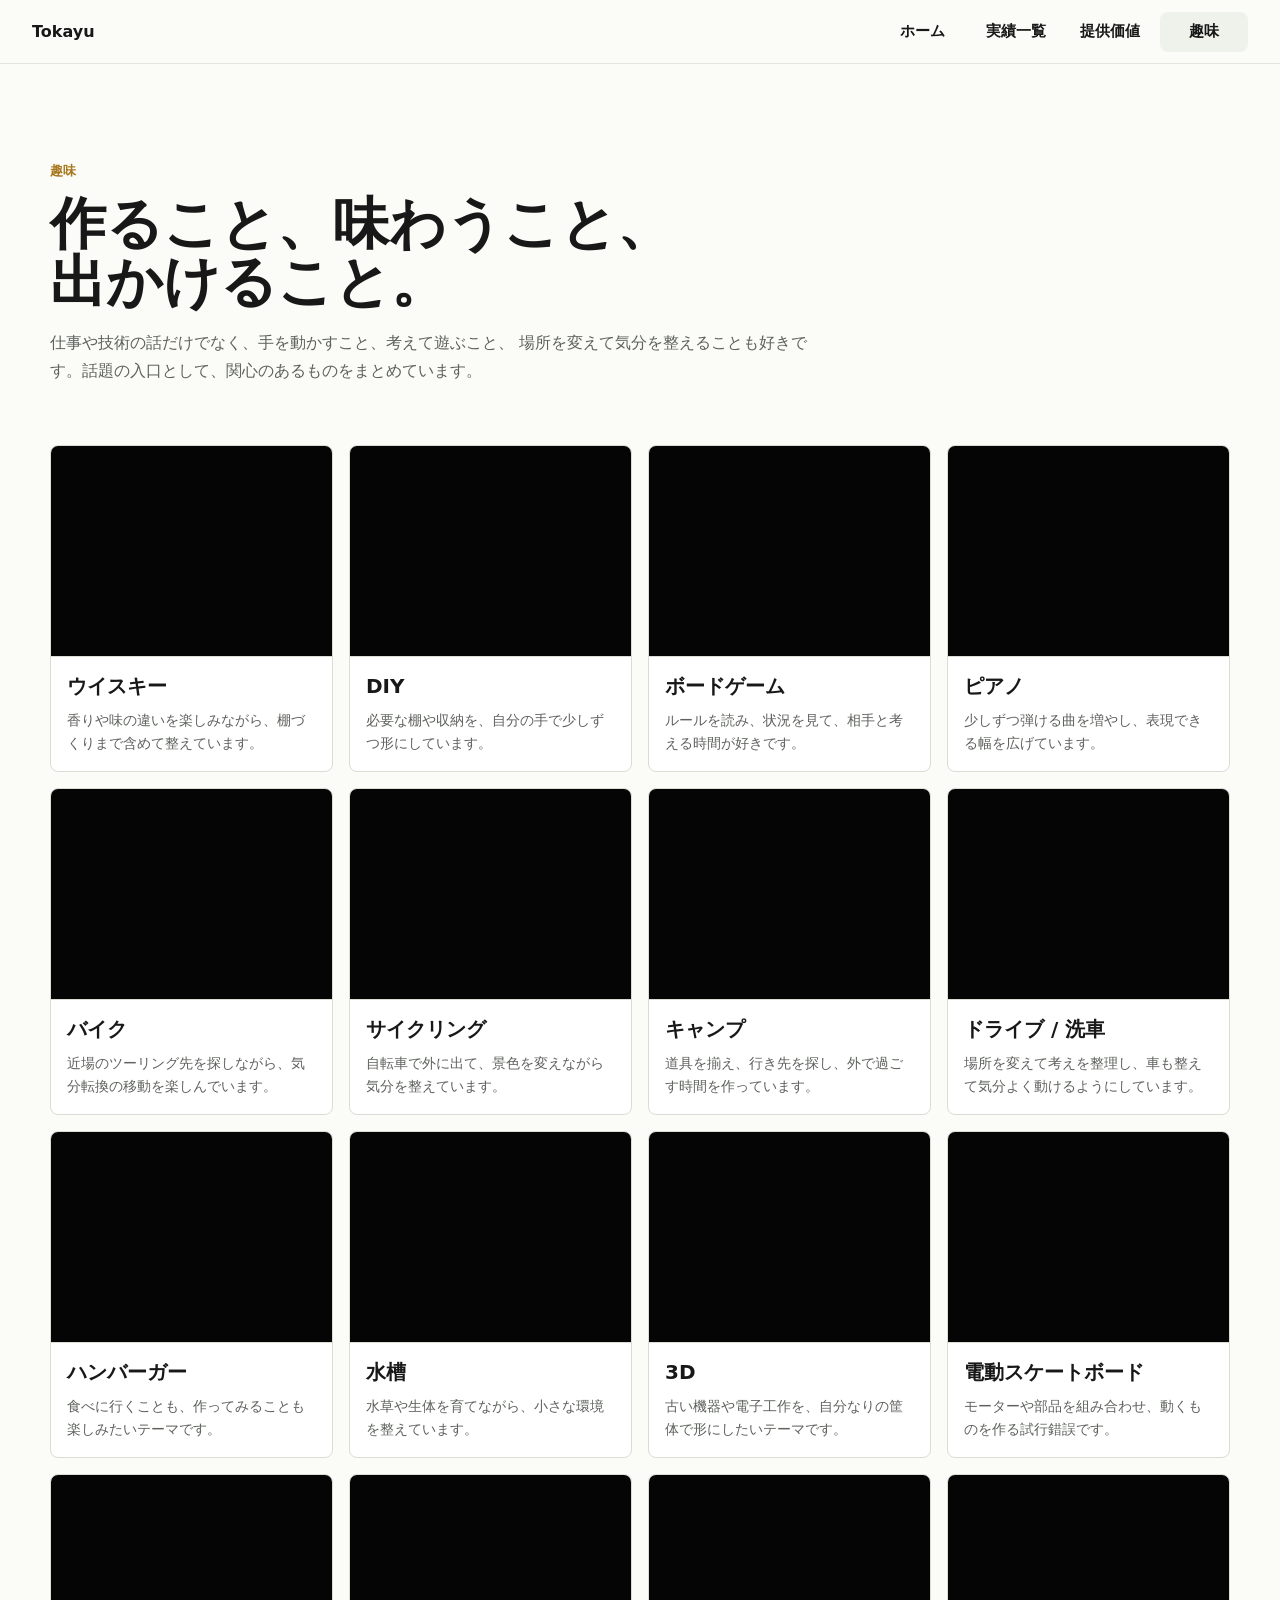
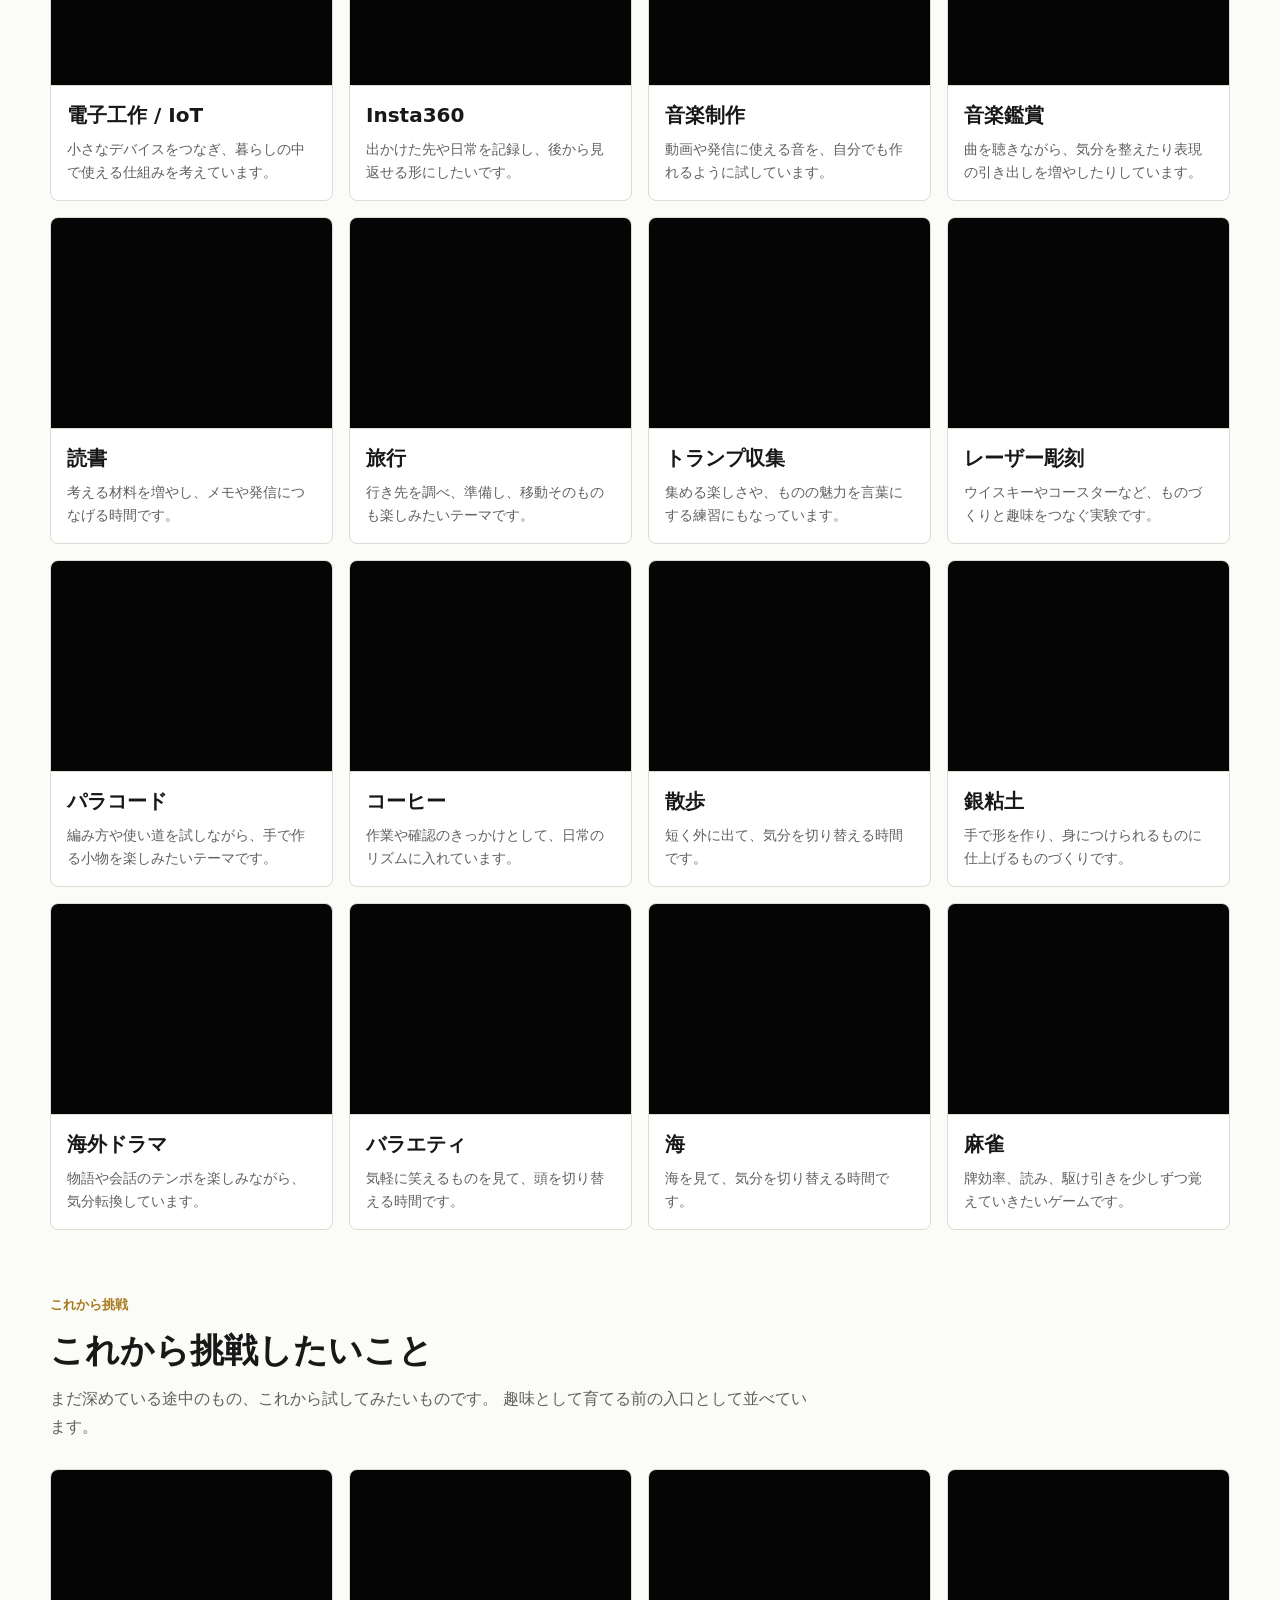
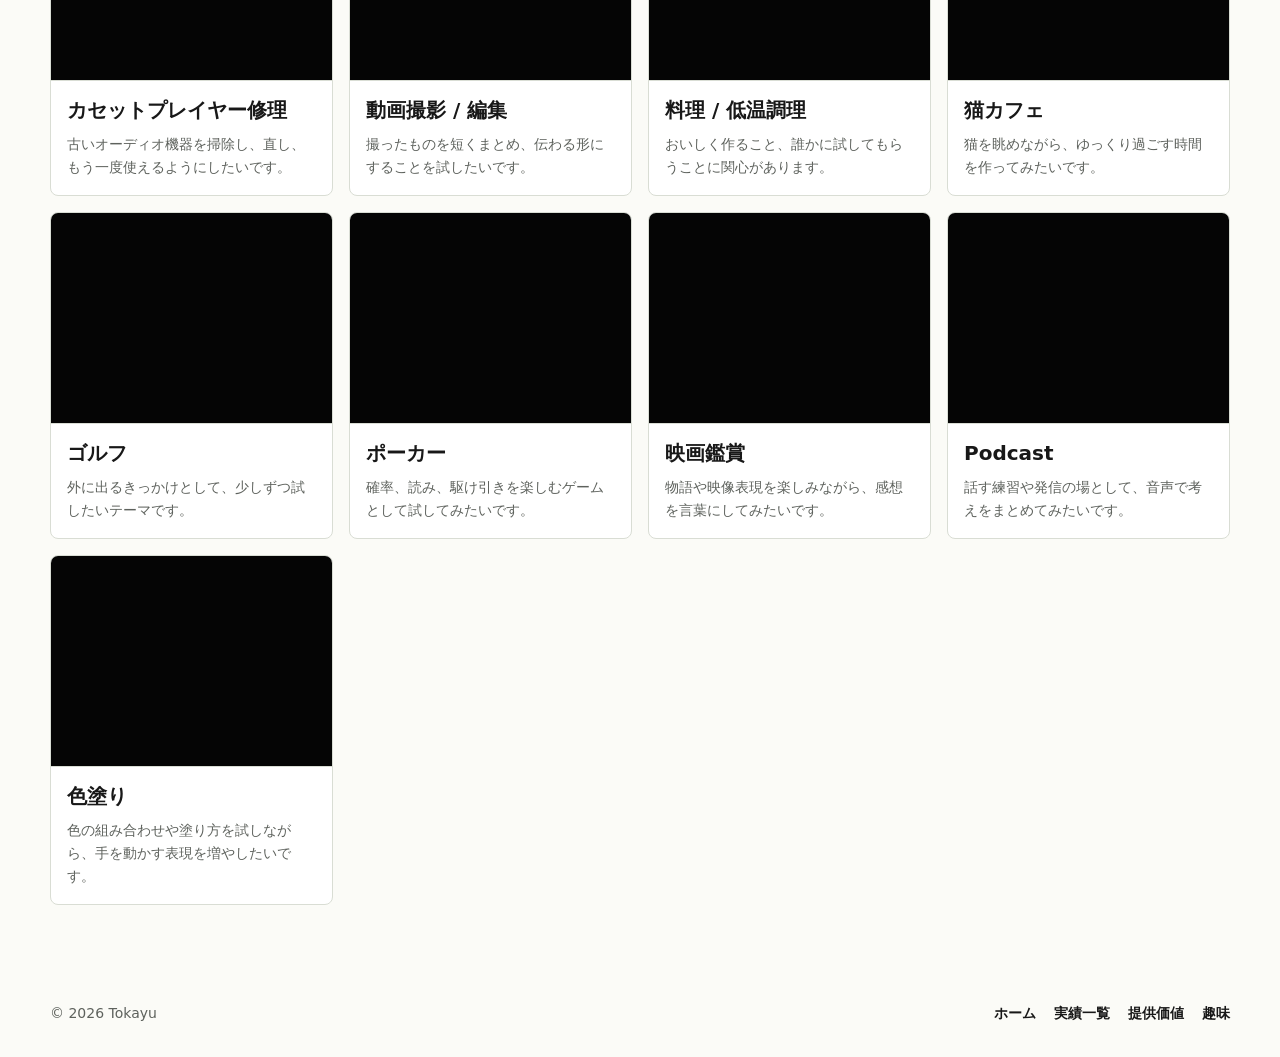
==== hobbies/index.html @ 2367f937 "Use clean URLs" ====
<!doctype html>
<html lang="ja">
  <head>
    <meta charset="utf-8">
    <meta name="viewport" content="width=device-width, initial-scale=1">
    <title>趣味 | Tokayu</title>
    <meta
      name="description"
      content="ウイスキー、DIY、ボードゲーム、ピアノ、バイク、サイクリング、音楽鑑賞、麻雀など、Tokayuの趣味と関心。"
    >
    <link rel="canonical" href="https://toyooka.me/hobbies/">
    <link rel="stylesheet" href="/styles.css">
  </head>
  <body>
    <header class="site-header">
      <a class="brand" href="/">Tokayu</a>
      <nav class="nav" aria-label="主要ナビゲーション">
        <a href="/">ホーム</a>
        <a href="/works/">実績一覧</a>
        <a href="/value/">提供価値</a>
        <a href="/hobbies/" aria-current="page">趣味</a>
      </nav>
    </header>

    <main>
      <section class="page-hero hobby-hero">
        <p class="eyebrow">趣味</p>
        <h1>作ること、味わうこと、<br>出かけること。</h1>
        <p>
          仕事や技術の話だけでなく、手を動かすこと、考えて遊ぶこと、
          場所を変えて気分を整えることも好きです。話題の入口として、関心のあるものをまとめています。
        </p>
      </section>

      <section class="section hobby-section">
        <div class="hobby-grid" data-hobbies></div>
      </section>

      <section class="section hobby-section hobby-challenge-section">
        <div class="section-heading compact">
          <p class="eyebrow">これから挑戦</p>
          <h2>これから挑戦したいこと</h2>
          <p>
            まだ深めている途中のもの、これから試してみたいものです。
            趣味として育てる前の入口として並べています。
          </p>
        </div>

        <div class="hobby-grid" data-hobby-challenges></div>
      </section>
    </main>

    <footer class="site-footer">
      <span>© 2026 Tokayu</span>
      <nav class="footer-nav" aria-label="フッターナビゲーション">
        <a href="/">ホーム</a>
        <a href="/works/">実績一覧</a>
        <a href="/value/">提供価値</a>
        <a href="/hobbies/" aria-current="page">趣味</a>
      </nav>
    </footer>
    <script src="/data.js"></script>
    <script src="/app.js"></script>
  </body>
</html>
---- styles.css ----
:root {
  color-scheme: light;
  --ink: #181818;
  --muted: #5e625d;
  --line: #d9ddd4;
  --paper: #fbfbf7;
  --soft: #eef2ea;
  --green: #285f52;
  --teal: #0d6b7a;
  --coral: #ba4d35;
  --gold: #a7781d;
  --white: #ffffff;
  --shadow: 0 18px 48px rgba(24, 24, 24, 0.12);
}

* {
  box-sizing: border-box;
}

html {
  scroll-behavior: smooth;
}

body {
  margin: 0;
  color: var(--ink);
  background: var(--paper);
  font-family:
    "Hiragino Kaku Gothic ProN",
    "Yu Gothic",
    "Noto Sans JP",
    system-ui,
    sans-serif;
  font-size: 16px;
  line-height: 1.75;
}

img {
  display: block;
  max-width: 100%;
}

a {
  color: inherit;
  text-decoration: none;
}

a:focus-visible,
button:focus-visible {
  outline: 3px solid rgba(13, 107, 122, 0.35);
  outline-offset: 4px;
}

.site-header {
  position: sticky;
  top: 0;
  z-index: 10;
  display: flex;
  align-items: center;
  justify-content: space-between;
  min-height: 64px;
  padding: 0 32px;
  border-bottom: 1px solid rgba(217, 221, 212, 0.72);
  background: rgba(251, 251, 247, 0.9);
  backdrop-filter: blur(16px);
}

.brand {
  font-weight: 800;
}

.nav {
  display: flex;
  flex-wrap: wrap;
  gap: 6px;
  align-items: center;
  justify-content: flex-end;
}

.nav a {
  min-width: 88px;
  min-height: 40px;
  display: inline-flex;
  align-items: center;
  justify-content: center;
  padding: 0 14px;
  border-radius: 8px;
  color: var(--ink);
  font-size: 15px;
  font-weight: 850;
}

.nav a:hover {
  color: var(--ink);
  background: var(--soft);
}

.nav a[aria-current="page"] {
  color: var(--ink);
  background: var(--soft);
}

.hero {
  min-height: 78vh;
  display: grid;
  align-items: end;
  padding: 112px 32px 80px;
  color: var(--white);
  background-image:
    linear-gradient(90deg, rgba(24, 24, 24, 0.94), rgba(24, 24, 24, 0.68) 48%, rgba(24, 24, 24, 0.36)),
    url("./assets/platform-overview.svg");
  background-size: cover;
  background-position: center;
  border-bottom: 1px solid var(--line);
}

.hero-inner {
  width: min(980px, 100%);
  text-shadow: 0 2px 18px rgba(0, 0, 0, 0.45);
}

.eyebrow {
  margin: 0 0 12px;
  color: var(--gold);
  font-size: 13px;
  font-weight: 800;
  text-transform: uppercase;
}

.hero .eyebrow {
  color: #f1c15b;
}

h1,
h2,
h3,
p {
  overflow-wrap: break-word;
}

h1 {
  margin: 0;
  max-width: 980px;
  font-size: 56px;
  line-height: 1.04;
  letter-spacing: 0;
}

h2 {
  margin: 0;
  font-size: 34px;
  line-height: 1.25;
  letter-spacing: 0;
}

h3 {
  margin: 0;
  font-size: 21px;
  line-height: 1.35;
  letter-spacing: 0;
}

.lead {
  max-width: 740px;
  margin: 24px 0 0;
  font-size: 20px;
  line-height: 1.8;
}

.hero-actions {
  display: flex;
  flex-wrap: wrap;
  gap: 12px;
  margin-top: 32px;
}

.button {
  min-width: 144px;
  min-height: 46px;
  display: inline-flex;
  align-items: center;
  justify-content: center;
  padding: 10px 18px;
  border: 1px solid transparent;
  border-radius: 8px;
  font-weight: 800;
}

.button.primary {
  color: var(--white);
  background: var(--coral);
}

.button.primary:hover {
  background: #9f3f2b;
}

.button.secondary {
  color: var(--white);
  border-color: rgba(255, 255, 255, 0.6);
  background: rgba(255, 255, 255, 0.08);
}

.button.secondary:hover {
  background: rgba(255, 255, 255, 0.18);
}

.button.tertiary {
  color: var(--green);
  border-color: var(--green);
  background: var(--white);
}

.button.tertiary:hover {
  color: var(--white);
  background: var(--green);
}

.section {
  width: min(1180px, calc(100% - 64px));
  margin: 56px auto 0;
  padding: 24px 0 64px;
}

.section.band {
  width: 100%;
  margin-top: 24px;
  padding: 72px max(32px, calc((100% - 1180px) / 2)) 80px;
  background: var(--soft);
  border-top: 1px solid var(--line);
  border-bottom: 1px solid var(--line);
}

.section-heading {
  max-width: 760px;
  margin-bottom: 32px;
}

.section-heading p:not(.eyebrow) {
  margin: 14px 0 0;
  color: var(--muted);
}

.section-heading.compact {
  margin-bottom: 28px;
}

.project-grid {
  display: grid;
  grid-template-columns: repeat(2, minmax(0, 1fr));
  gap: 20px;
}

.story-grid {
  display: grid;
  grid-template-columns: repeat(3, minmax(0, 1fr));
  gap: 16px;
}

.story-card {
  min-height: 260px;
  padding: 24px;
  border: 1px solid var(--line);
  border-radius: 8px;
  background: var(--white);
}

.story-card p:not(.project-kicker) {
  margin: 14px 0 0;
  color: var(--muted);
}

.thinking-grid {
  display: grid;
  grid-template-columns: repeat(3, minmax(0, 1fr));
  gap: 16px;
}

.thinking-card {
  min-height: 210px;
  padding: 22px;
  border: 1px solid var(--line);
  border-radius: 8px;
  background: var(--white);
}

.thinking-card p:not(.project-kicker) {
  margin: 12px 0 0;
  color: var(--muted);
}

.principle-panel {
  margin-top: 20px;
  padding: 32px;
  display: grid;
  grid-template-columns: minmax(0, 0.9fr) minmax(0, 1.1fr);
  gap: 24px;
  align-items: center;
  color: var(--white);
  border-radius: 8px;
  background: var(--green);
}

.principle-panel .eyebrow {
  color: #f1c15b;
}

.principle-panel p:not(.eyebrow) {
  margin: 0;
  color: rgba(255, 255, 255, 0.82);
}

.reason-table {
  overflow: hidden;
  border: 1px solid var(--line);
  border-radius: 8px;
  background: var(--white);
}

.reason-row {
  display: grid;
  grid-template-columns: minmax(0, 1.1fr) minmax(0, 1.05fr) minmax(0, 0.78fr) minmax(0, 1.15fr);
  border-top: 1px solid var(--line);
}

.reason-row:first-child {
  border-top: 0;
}

.reason-row > div {
  min-width: 0;
  padding: 16px 18px;
  border-left: 1px solid var(--line);
  overflow-wrap: anywhere;
}

.reason-row > div:first-child {
  border-left: 0;
}

.reason-head {
  color: var(--white);
  background: var(--teal);
  font-weight: 900;
}

.tech-grid {
  margin-top: 24px;
}

.roadmap-list {
  display: grid;
  grid-template-columns: repeat(2, minmax(0, 1fr));
  gap: 14px;
  margin: 0;
  padding: 0;
  list-style: none;
  counter-reset: none;
}

.roadmap-list li {
  min-height: 120px;
  padding: 20px;
  display: grid;
  grid-template-columns: 44px minmax(0, 1fr);
  gap: 14px;
  align-items: start;
  border: 1px solid var(--line);
  border-radius: 8px;
  background: var(--white);
}

.roadmap-list span {
  width: 44px;
  height: 44px;
  display: inline-flex;
  align-items: center;
  justify-content: center;
  color: var(--white);
  border-radius: 8px;
  background: var(--coral);
  font-size: 13px;
  font-weight: 900;
}

.roadmap-list p {
  margin: 0;
  color: var(--muted);
  font-weight: 700;
}

.conversation-section {
  margin-top: 0;
}

.conversation-grid {
  display: grid;
  grid-template-columns: repeat(3, minmax(0, 1fr));
  gap: 16px;
}

.works-grid {
  display: grid;
  grid-template-columns: repeat(3, minmax(0, 1fr));
  gap: 16px;
}

.work-card {
  min-height: 220px;
  padding: 22px;
  border: 1px solid var(--line);
  border-radius: 8px;
  background: var(--white);
}

.work-card p:not(.project-kicker) {
  margin: 12px 0 0;
  color: var(--muted);
}

.usecase-section {
  margin-top: 0;
}

.usecase-grid {
  display: grid;
  gap: 18px;
}

.usecase-card {
  min-width: 0;
  padding: 24px;
  border: 1px solid var(--line);
  border-radius: 8px;
  background: var(--white);
}

.usecase-card h2 {
  max-width: 920px;
  font-size: 25px;
  line-height: 1.35;
}

.usecase-problem {
  max-width: 940px;
  margin: 12px 0 0;
  color: var(--muted);
}

.usecase-detail {
  display: grid;
  grid-template-columns: 160px minmax(0, 1fr);
  gap: 10px 16px;
  margin: 20px 0 0;
  padding-top: 18px;
  border-top: 1px solid var(--line);
}

.usecase-detail dt {
  color: var(--teal);
  font-size: 13px;
  font-weight: 900;
}

.usecase-detail dd {
  min-width: 0;
  margin: 0;
  color: var(--muted);
  overflow-wrap: anywhere;
}

.section-actions {
  margin-top: 24px;
  display: flex;
  justify-content: center;
}

.page-hero {
  width: min(1180px, calc(100% - 64px));
  margin: 0 auto;
  padding: 96px 0 48px;
}

.page-hero h1 {
  color: var(--ink);
}

.page-hero p:not(.eyebrow) {
  max-width: 780px;
  margin: 18px 0 0;
  color: var(--muted);
}

.works-catalog {
  margin-top: 0;
}

.hobby-hero {
  padding-bottom: 36px;
}

.hobby-section {
  margin-top: 0;
}

.hobby-challenge-section {
  padding-top: 0;
}

.hobby-grid {
  display: grid;
  grid-template-columns: repeat(4, minmax(0, 1fr));
  gap: 16px;
}

.hobby-card {
  min-width: 0;
  overflow: hidden;
  border: 1px solid var(--line);
  border-radius: 8px;
  background: var(--white);
}

.hobby-card img {
  width: 100%;
  aspect-ratio: 4 / 3;
  object-fit: cover;
  background: #050505;
  border-bottom: 1px solid var(--line);
}

.hobby-card-body {
  padding: 16px;
}

.hobby-card h2,
.hobby-card h3 {
  font-size: 20px;
  line-height: 1.3;
}

.hobby-card p {
  margin: 10px 0 0;
  color: var(--muted);
  font-size: 14px;
  line-height: 1.65;
}

.category-block {
  padding: 36px 0;
  border-top: 1px solid var(--line);
}

.category-block:first-child {
  padding-top: 0;
  border-top: 0;
}

.project-card {
  min-width: 0;
  overflow: hidden;
  border: 1px solid var(--line);
  border-radius: 8px;
  background: var(--white);
}

.project-card img {
  width: 100%;
  aspect-ratio: 16 / 9;
  object-fit: cover;
  background: #f4f6f0;
  border-bottom: 1px solid var(--line);
}

.project-body {
  padding: 24px;
}

.project-kicker {
  margin: 0 0 8px;
  color: var(--teal);
  font-size: 13px;
  font-weight: 900;
  text-transform: uppercase;
}

.project-body p:not(.project-kicker) {
  margin: 14px 0 0;
  color: var(--muted);
}

.tag-list {
  display: flex;
  flex-wrap: wrap;
  gap: 8px;
  margin: 18px 0 0;
  padding: 0;
  list-style: none;
}

.tag-list li {
  min-height: 30px;
  display: inline-flex;
  align-items: center;
  padding: 4px 10px;
  border-radius: 8px;
  color: var(--green);
  background: #e6eee8;
  font-size: 13px;
  font-weight: 800;
}

.tag-list a {
  color: inherit;
  text-decoration: none;
}

.tag-list li:has(a):hover {
  background: #d7e6dc;
}

.tag-list a:focus-visible {
  border-radius: 6px;
  outline: 2px solid rgba(13, 107, 122, 0.38);
  outline-offset: 2px;
}

.direction-layout {
  display: grid;
  grid-template-columns: minmax(0, 1fr) 420px;
  gap: 32px;
  align-items: start;
}

.direction-copy > p {
  max-width: 720px;
  margin: 0;
  color: var(--muted);
}

.focus-list {
  display: grid;
  gap: 14px;
  margin: 28px 0 0;
}

.focus-list div {
  padding-left: 18px;
  border-left: 4px solid var(--coral);
}

.focus-list dt {
  font-weight: 900;
}

.focus-list dd {
  margin: 4px 0 0;
  color: var(--muted);
}

.visual-panel {
  margin: 0;
  overflow: hidden;
  border: 1px solid var(--line);
  border-radius: 8px;
  background: var(--white);
}

.visual-panel img {
  width: 100%;
  aspect-ratio: 4 / 3;
  object-fit: cover;
}

.visual-panel figcaption {
  padding: 12px 16px;
  color: var(--muted);
  border-top: 1px solid var(--line);
  font-size: 13px;
  font-weight: 800;
}

.writing-grid {
  display: grid;
  grid-template-columns: repeat(3, minmax(0, 1fr));
  gap: 16px;
}

.writing-item {
  min-height: 210px;
  padding: 22px;
  border: 1px solid var(--line);
  border-radius: 8px;
  background: var(--white);
}

.writing-item p {
  margin: 12px 0 0;
  color: var(--muted);
}

.contact-section {
  width: min(1180px, calc(100% - 64px));
  margin: 24px auto 0;
  padding: 48px;
  display: grid;
  grid-template-columns: minmax(0, 1fr) auto;
  gap: 24px;
  align-items: center;
  color: var(--white);
  background: var(--green);
  border-radius: 8px;
}

.contact-section .eyebrow {
  color: #f1c15b;
}

.contact-section p:not(.eyebrow) {
  max-width: 760px;
  margin: 14px 0 0;
  color: rgba(255, 255, 255, 0.82);
}

.site-footer {
  width: min(1180px, calc(100% - 64px));
  min-height: 88px;
  margin: 0 auto;
  display: flex;
  align-items: center;
  justify-content: space-between;
  color: var(--muted);
  font-size: 14px;
}

.site-footer a {
  font-weight: 800;
}

.footer-nav {
  display: flex;
  flex-wrap: wrap;
  gap: 10px 18px;
  justify-content: flex-end;
}

.footer-nav a {
  color: var(--ink);
  font-size: 14px;
  font-weight: 850;
}

.footer-nav a[aria-current="page"] {
  color: var(--ink);
}

@media (max-width: 900px) {
  .site-header {
    padding: 0 18px;
  }

  .nav a {
    min-width: 78px;
    padding: 0 10px;
    font-size: 14px;
  }

  .hero {
    min-height: 72vh;
    padding: 96px 24px 64px;
  }

  h1 {
    font-size: 44px;
  }

  h2 {
    font-size: 29px;
  }

  .lead {
    font-size: 18px;
  }

  .section,
  .page-hero,
  .contact-section,
  .site-footer {
    width: min(100% - 36px, 1180px);
  }

  .project-grid,
  .story-grid,
  .thinking-grid,
  .direction-layout,
  .writing-grid,
  .conversation-grid,
  .works-grid,
  .hobby-grid,
  .roadmap-list,
  .contact-section {
    grid-template-columns: 1fr;
  }

  .principle-panel {
    grid-template-columns: 1fr;
  }

  .reason-row {
    grid-template-columns: 1fr;
  }

  .usecase-detail {
    grid-template-columns: 1fr;
  }

  .reason-row > div {
    border-left: 0;
    border-top: 1px solid var(--line);
  }

  .reason-row > div:first-child {
    border-top: 0;
  }

  .section.band {
    padding-left: 18px;
    padding-right: 18px;
  }

  .contact-section {
    padding: 32px;
  }
}

@media (max-width: 640px) {
  body {
    font-size: 15px;
  }

  .site-header {
    position: static;
    min-height: auto;
    padding: 16px;
    display: block;
  }

  .brand {
    display: inline-flex;
    min-height: 36px;
    align-items: center;
  }

  .nav {
    margin-top: 8px;
    justify-content: flex-start;
  }

  .nav a {
    min-width: 78px;
    padding: 0 10px;
    font-size: 14px;
  }

  .hero {
    min-height: 70vh;
    padding: 72px 18px 52px;
    background-image:
      linear-gradient(90deg, rgba(24, 24, 24, 0.94), rgba(24, 24, 24, 0.78)),
      url("./assets/platform-overview.svg");
    background-position: center top;
  }

  h1 {
    font-size: 36px;
  }

  h2 {
    font-size: 25px;
  }

  h3 {
    font-size: 19px;
  }

  .lead {
    font-size: 16px;
  }

  .hero-actions {
    display: grid;
    grid-template-columns: 1fr;
  }

  .button {
    width: 100%;
  }

  .project-body,
  .work-card,
  .writing-item,
  .hobby-card {
    padding: 18px;
  }

  .contact-section {
    padding: 24px;
  }

  .site-footer {
    padding: 24px 0;
    display: grid;
    gap: 10px;
  }

  .footer-nav {
    justify-content: flex-start;
  }
}
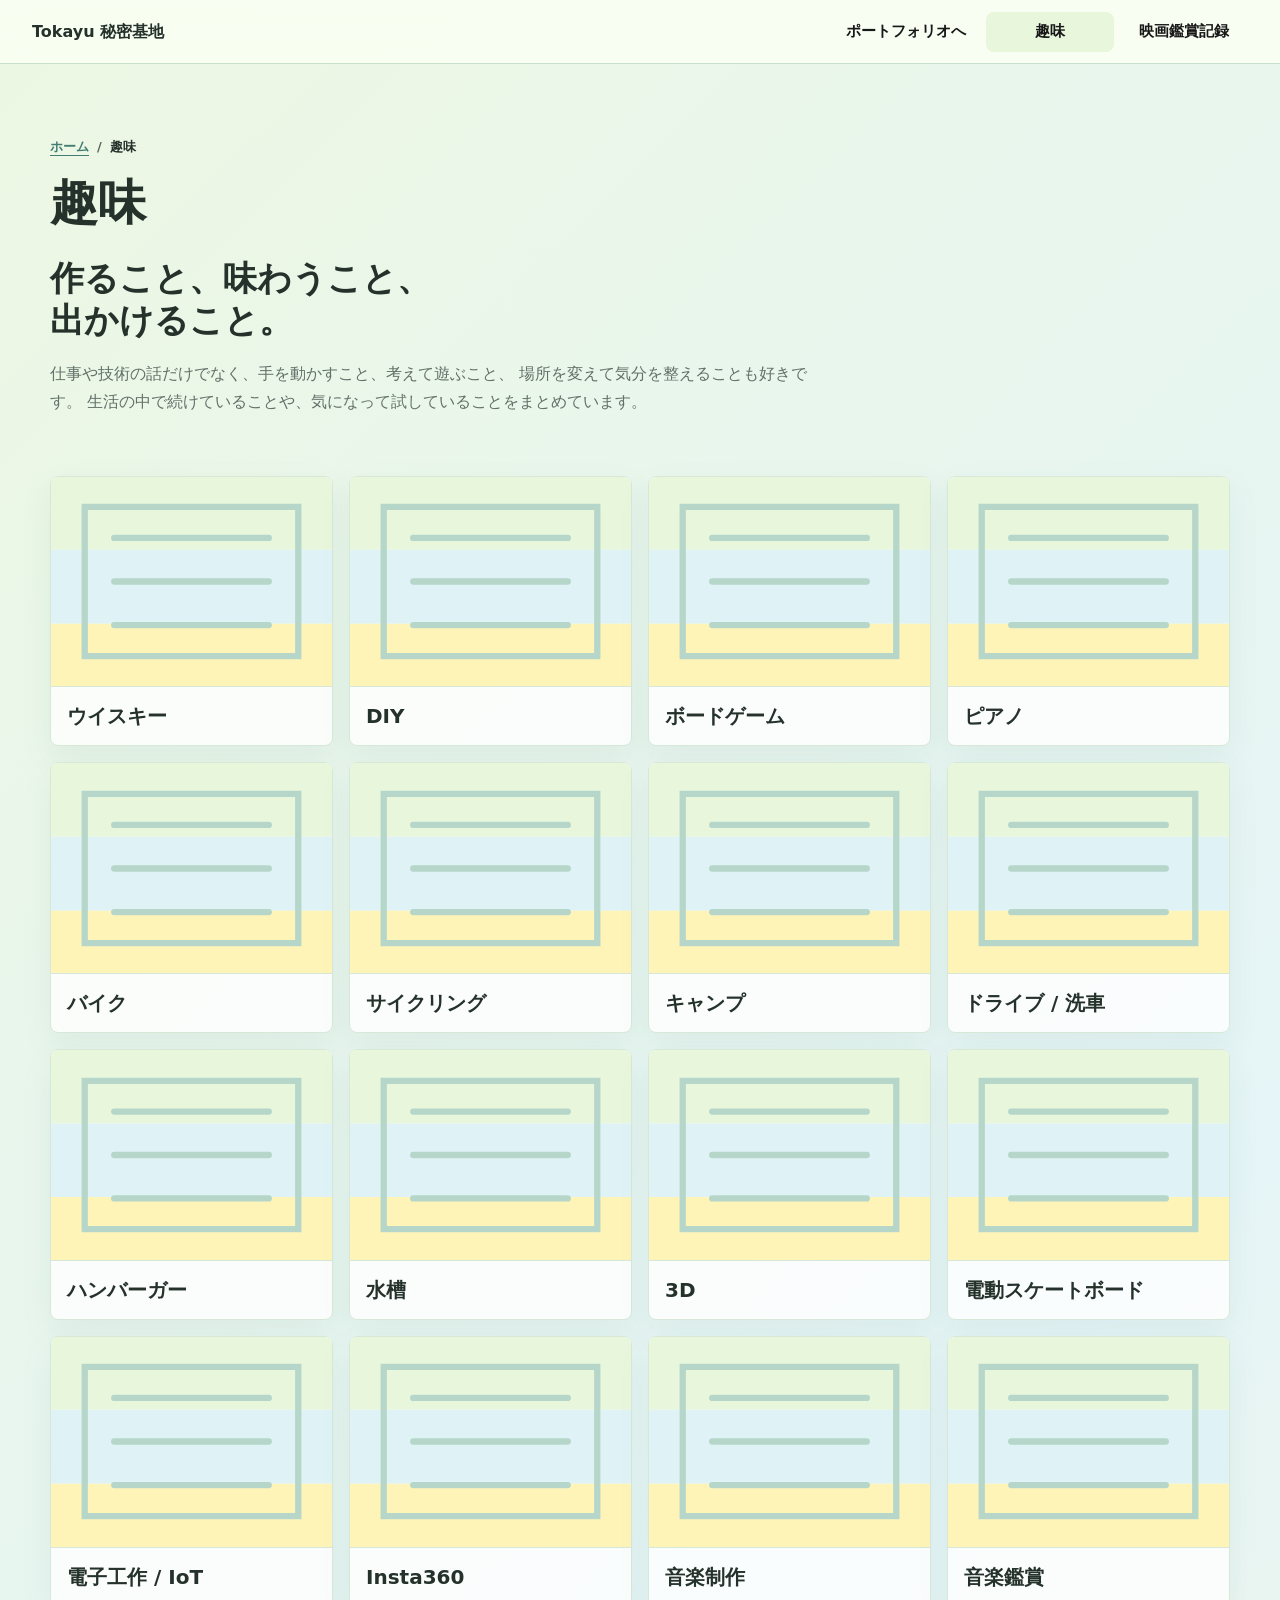
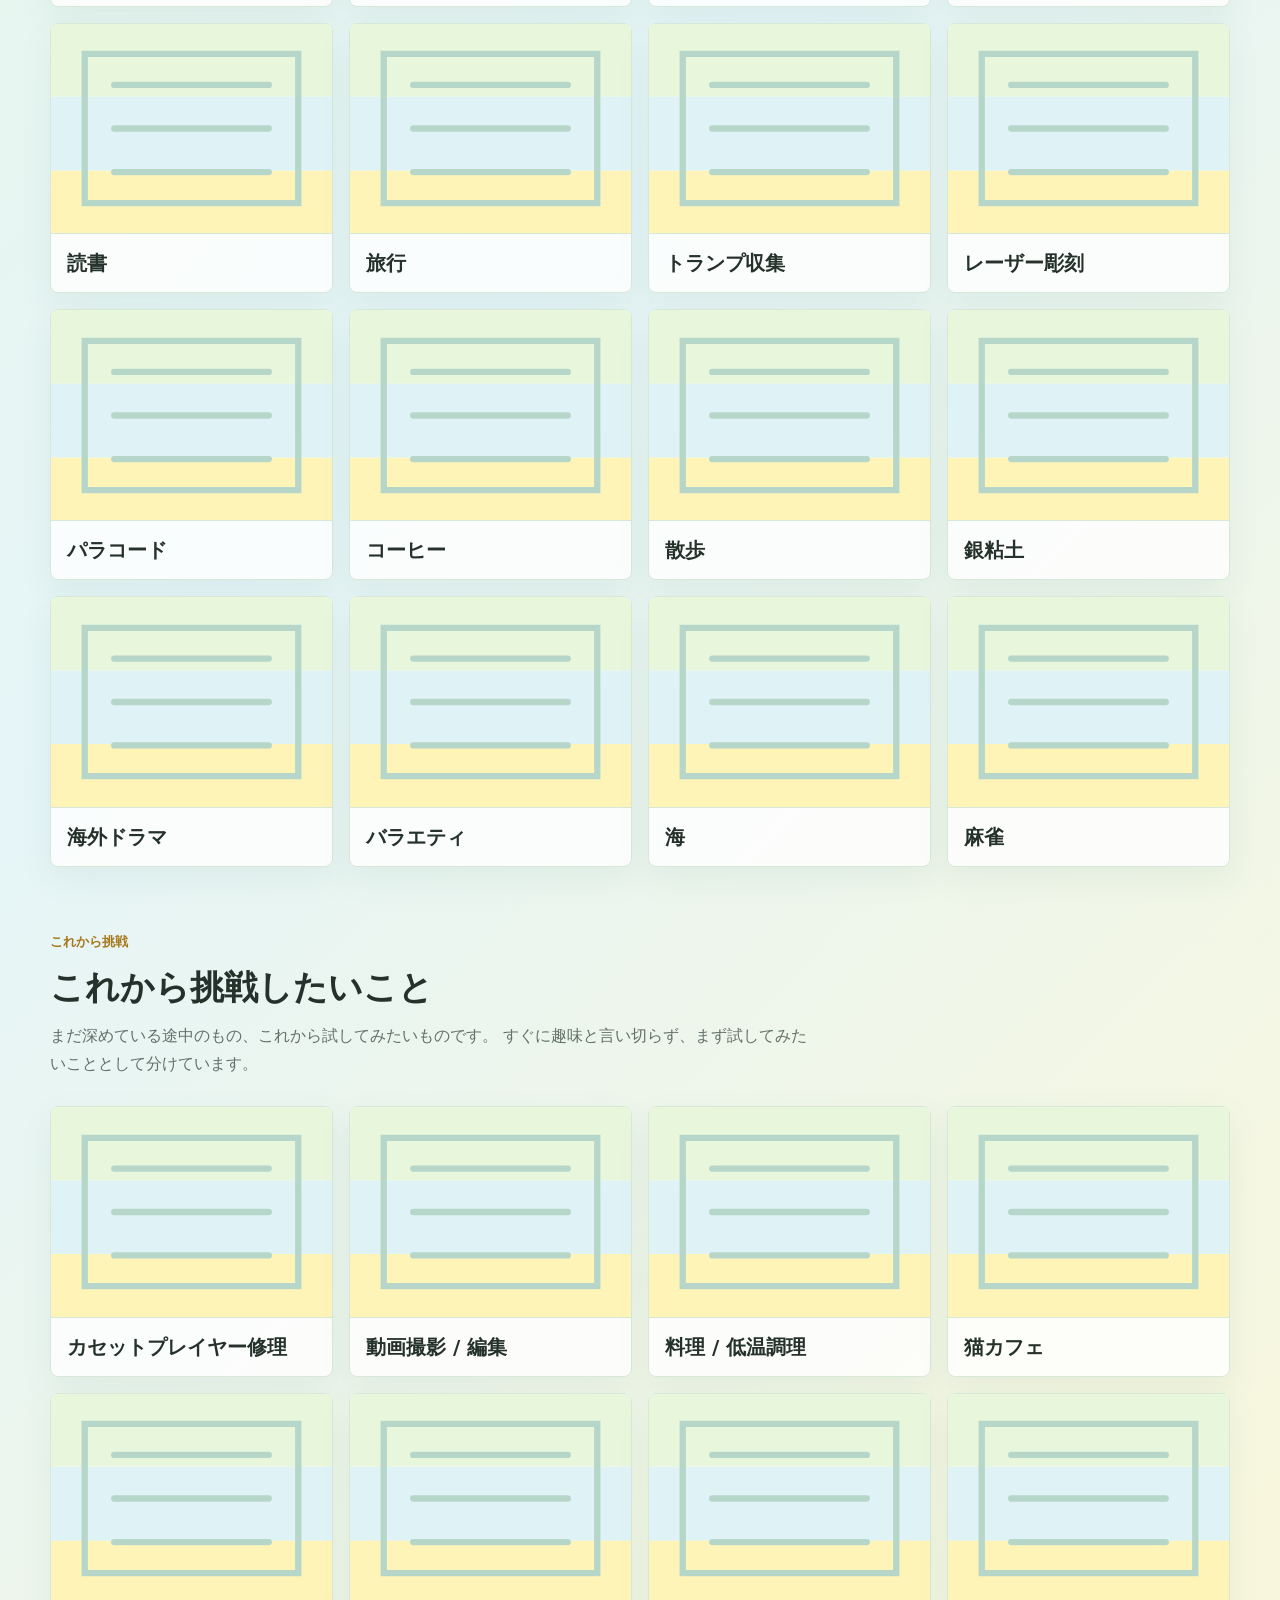
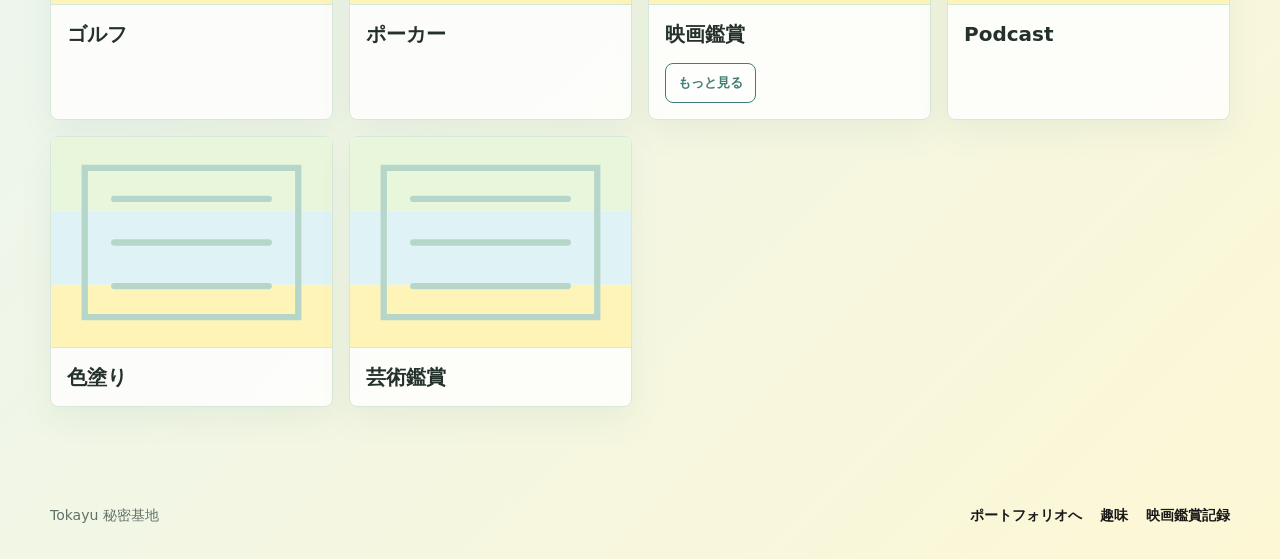
==== commit fcb2ba2c: "Update portfolio site" ====
--- a/hobbies/index.html
+++ b/hobbies/index.html
@@ -11,24 +11,28 @@
     <link rel="canonical" href="https://toyooka.me/hobbies/">
     <link rel="stylesheet" href="/styles.css">
   </head>
-  <body>
-    <header class="site-header">
-      <a class="brand" href="/">Tokayu</a>
-      <nav class="nav" aria-label="主要ナビゲーション">
-        <a href="/">ホーム</a>
-        <a href="/works/">実績一覧</a>
-        <a href="/value/">提供価値</a>
+  <body class="hobby-site">
+    <header class="site-header hobby-site-header">
+      <a class="brand hobby-brand" href="/hobbies/">Tokayu 秘密基地</a>
+      <nav class="nav hobby-nav" aria-label="秘密基地ナビゲーション">
+        <a href="/">ポートフォリオへ</a>
         <a href="/hobbies/" aria-current="page">趣味</a>
+        <a href="/hobbies/movies/">映画鑑賞記録</a>
       </nav>
     </header>
 
     <main>
       <section class="page-hero hobby-hero">
-        <p class="eyebrow">趣味</p>
-        <h1>作ること、味わうこと、<br>出かけること。</h1>
+        <nav class="breadcrumb" aria-label="パンくずリスト">
+          <a href="/">ホーム</a>
+          <span aria-current="page">趣味</span>
+        </nav>
+        <h1>趣味</h1>
+        <h2>作ること、味わうこと、<br>出かけること。</h2>
         <p>
           仕事や技術の話だけでなく、手を動かすこと、考えて遊ぶこと、
-          場所を変えて気分を整えることも好きです。話題の入口として、関心のあるものをまとめています。
+          場所を変えて気分を整えることも好きです。
+          生活の中で続けていることや、気になって試していることをまとめています。
         </p>
       </section>
 
@@ -42,7 +46,7 @@
           <h2>これから挑戦したいこと</h2>
           <p>
             まだ深めている途中のもの、これから試してみたいものです。
-            趣味として育てる前の入口として並べています。
+            すぐに趣味と言い切らず、まず試してみたいこととして分けています。
           </p>
         </div>
 
@@ -51,12 +55,11 @@
     </main>
 
     <footer class="site-footer">
-      <span>© 2026 Tokayu</span>
+      <span>Tokayu 秘密基地</span>
       <nav class="footer-nav" aria-label="フッターナビゲーション">
-        <a href="/">ホーム</a>
-        <a href="/works/">実績一覧</a>
-        <a href="/value/">提供価値</a>
+        <a href="/">ポートフォリオへ</a>
         <a href="/hobbies/" aria-current="page">趣味</a>
+        <a href="/hobbies/movies/">映画鑑賞記録</a>
       </nav>
     </footer>
     <script src="/data.js"></script>
--- a/styles.css
+++ b/styles.css
@@ -1,5 +1,6 @@
 :root {
   color-scheme: light;
+  --anchor-offset: 112px;
   --ink: #181818;
   --muted: #5e625d;
   --line: #d9ddd4;
@@ -19,6 +20,11 @@
 
 html {
   scroll-behavior: smooth;
+  scroll-padding-top: var(--anchor-offset);
+}
+
+main section[id] {
+  scroll-margin-top: var(--anchor-offset);
 }
 
 body {
@@ -135,7 +141,7 @@
 h2,
 h3,
 p {
-  overflow-wrap: break-word;
+  overflow-wrap: anywhere;
 }
 
 h1 {
@@ -270,6 +276,43 @@
   color: var(--muted);
 }
 
+.stats-section {
+  padding-top: 10px;
+}
+
+.stats-grid {
+  display: grid;
+  grid-template-columns: repeat(3, minmax(0, 1fr));
+  gap: 16px;
+  margin-top: 28px;
+}
+
+.stat-card {
+  min-height: 230px;
+  padding: 24px;
+  border: 1px solid var(--line);
+  border-radius: 8px;
+  background: var(--white);
+}
+
+.stat-number {
+  margin: 0 0 14px;
+  color: var(--green);
+  font-family: Georgia, "Times New Roman", serif;
+  font-size: 58px;
+  font-weight: 800;
+  line-height: 0.95;
+}
+
+.stat-card h3 {
+  margin-bottom: 10px;
+}
+
+.stat-card p:not(.stat-number) {
+  margin: 0;
+  color: var(--muted);
+}
+
 .thinking-grid {
   display: grid;
   grid-template-columns: repeat(3, minmax(0, 1fr));
@@ -478,10 +521,19 @@
 .page-hero {
   width: min(1180px, calc(100% - 64px));
   margin: 0 auto;
-  padding: 96px 0 48px;
+  padding: 72px 0 48px;
 }
 
 .page-hero h1 {
+  margin-top: 18px;
+  color: var(--ink);
+  font-size: 48px;
+  line-height: 1.08;
+}
+
+.page-hero h2 {
+  max-width: 920px;
+  margin-top: 28px;
   color: var(--ink);
 }
 
@@ -491,12 +543,223 @@
   color: var(--muted);
 }
 
+.breadcrumb {
+  display: flex;
+  flex-wrap: wrap;
+  gap: 8px;
+  align-items: center;
+  color: var(--muted);
+  font-size: 13px;
+  font-weight: 850;
+}
+
+.breadcrumb a {
+  color: var(--teal);
+  text-decoration: underline;
+  text-decoration-thickness: 1px;
+  text-underline-offset: 4px;
+}
+
+.breadcrumb span {
+  color: var(--ink);
+}
+
+.breadcrumb a::after {
+  content: "/";
+  margin-left: 8px;
+  color: var(--muted);
+  text-decoration: none;
+  display: inline-block;
+}
+
 .works-catalog {
   margin-top: 0;
 }
 
+.resource-section {
+  margin-top: 0;
+}
+
+.resource-group {
+  padding: 40px 0;
+  border-top: 1px solid var(--line);
+}
+
+.resource-group:first-child {
+  padding-top: 0;
+  border-top: 0;
+}
+
+.resource-heading {
+  max-width: 820px;
+  margin-bottom: 22px;
+}
+
+.resource-heading p:not(.eyebrow) {
+  margin: 12px 0 0;
+  color: var(--muted);
+}
+
+.resource-list {
+  display: grid;
+  gap: 18px;
+}
+
+.resource-item {
+  min-width: 0;
+  display: grid;
+  grid-template-columns: minmax(220px, 0.36fr) minmax(0, 0.64fr);
+  gap: 20px 28px;
+  padding: 22px 0;
+  border-top: 1px solid var(--line);
+}
+
+.resource-item:first-child {
+  border-top: 0;
+}
+
+.resource-item h3 {
+  margin: 0;
+}
+
+.resource-item p {
+  margin: 10px 0 0;
+  color: var(--muted);
+}
+
+.resource-item ul {
+  margin: 0;
+  padding: 0;
+  list-style: none;
+}
+
+.resource-item li {
+  min-width: 0;
+  display: flex;
+  gap: 10px;
+  align-items: baseline;
+  justify-content: space-between;
+  padding: 10px 0;
+  border-top: 1px solid rgba(217, 221, 212, 0.72);
+}
+
+.resource-item li:first-child {
+  border-top: 0;
+}
+
+.resource-item a {
+  color: var(--teal);
+  font-weight: 850;
+  text-decoration: underline;
+  text-decoration-thickness: 1px;
+  text-underline-offset: 4px;
+  overflow-wrap: anywhere;
+}
+
+.resource-item span {
+  color: var(--ink);
+  font-weight: 760;
+  overflow-wrap: anywhere;
+}
+
+.resource-item b {
+  flex: 0 0 auto;
+  color: var(--muted);
+  font-size: 12px;
+  font-weight: 850;
+}
+
 .hobby-hero {
   padding-bottom: 36px;
+}
+
+.hobby-site {
+  --hobby-ink: #25312b;
+  --hobby-muted: #627169;
+  --hobby-line: #d7e7d8;
+  --hobby-mint: #e8f6dc;
+  --hobby-water: #dff3f7;
+  --hobby-yellow: #fff4b8;
+  --hobby-accent: #427d74;
+  color: var(--hobby-ink);
+  background:
+    linear-gradient(135deg, rgba(232, 246, 220, 0.76), rgba(223, 243, 247, 0.76) 48%, rgba(255, 244, 184, 0.54)),
+    var(--paper);
+}
+
+.hobby-site-header {
+  border-bottom-color: rgba(191, 219, 195, 0.82);
+  background: rgba(250, 255, 243, 0.88);
+}
+
+.hobby-brand {
+  color: var(--hobby-ink);
+}
+
+.hobby-nav a {
+  min-width: 128px;
+}
+
+.hobby-nav a:hover,
+.hobby-nav a[aria-current="page"] {
+  background: var(--hobby-mint);
+}
+
+.hobby-site .page-hero h1,
+.hobby-site .page-hero h2,
+.hobby-site h2,
+.hobby-site h3 {
+  color: var(--hobby-ink);
+}
+
+.hobby-site .page-hero p:not(.eyebrow),
+.hobby-site .section-heading p:not(.eyebrow),
+.hobby-site .hobby-card p,
+.hobby-site .movie-log-detail dd {
+  color: var(--hobby-muted);
+}
+
+.hobby-site .breadcrumb a,
+.hobby-site .project-kicker,
+.hobby-site .movie-log-detail dt {
+  color: var(--hobby-accent);
+}
+
+.hobby-site .breadcrumb span {
+  color: var(--hobby-ink);
+}
+
+.hobby-site .hobby-card,
+.hobby-site .movie-log {
+  border-color: var(--hobby-line);
+  background: rgba(255, 255, 255, 0.82);
+  box-shadow: 0 12px 32px rgba(66, 125, 116, 0.08);
+}
+
+.hobby-site .hobby-card img {
+  background:
+    linear-gradient(135deg, rgba(232, 246, 220, 0.95), rgba(223, 243, 247, 0.95)),
+    #f7fbf0;
+  border-bottom-color: var(--hobby-line);
+}
+
+.hobby-site .hobby-card-link {
+  color: var(--hobby-accent);
+  border-color: var(--hobby-accent);
+  background: rgba(255, 255, 255, 0.58);
+}
+
+.hobby-site .hobby-card-link:hover {
+  color: var(--white);
+  background: var(--hobby-accent);
+}
+
+.hobby-site .movie-log-detail div {
+  border-top-color: var(--hobby-line);
+}
+
+.hobby-site .site-footer {
+  color: var(--hobby-muted);
 }
 
 .hobby-section {
@@ -544,6 +807,62 @@
   color: var(--muted);
   font-size: 14px;
   line-height: 1.65;
+}
+
+.hobby-card-link {
+  min-height: 38px;
+  margin-top: 16px;
+  display: inline-flex;
+  align-items: center;
+  justify-content: center;
+  padding: 8px 12px;
+  border: 1px solid var(--green);
+  border-radius: 8px;
+  color: var(--green);
+  font-size: 13px;
+  font-weight: 850;
+}
+
+.hobby-card-link:hover {
+  color: var(--white);
+  background: var(--green);
+}
+
+.movie-log-section {
+  margin-top: 0;
+}
+
+.movie-log {
+  max-width: 920px;
+  padding: 28px;
+  border: 1px solid var(--line);
+  border-radius: 8px;
+  background: var(--white);
+}
+
+.movie-log-detail {
+  display: grid;
+  gap: 18px;
+  margin: 24px 0 0;
+}
+
+.movie-log-detail div {
+  display: grid;
+  grid-template-columns: 200px minmax(0, 1fr);
+  gap: 16px;
+  padding-top: 18px;
+  border-top: 1px solid var(--line);
+}
+
+.movie-log-detail dt {
+  color: var(--teal);
+  font-size: 13px;
+  font-weight: 900;
+}
+
+.movie-log-detail dd {
+  margin: 0;
+  color: var(--muted);
 }
 
 .category-block {
@@ -791,6 +1110,7 @@
 
   .project-grid,
   .story-grid,
+  .stats-grid,
   .thinking-grid,
   .direction-layout,
   .writing-grid,
@@ -806,12 +1126,22 @@
     grid-template-columns: 1fr;
   }
 
+  .resource-item {
+    grid-template-columns: 1fr;
+    gap: 12px;
+  }
+
   .reason-row {
     grid-template-columns: 1fr;
   }
 
   .usecase-detail {
     grid-template-columns: 1fr;
+  }
+
+  .movie-log-detail div {
+    grid-template-columns: 1fr;
+    gap: 6px;
   }
 
   .reason-row > div {
@@ -834,6 +1164,14 @@
 }
 
 @media (max-width: 640px) {
+  html {
+    scroll-padding-top: 0;
+  }
+
+  main section[id] {
+    scroll-margin-top: 0;
+  }
+
   body {
     font-size: 15px;
   }
@@ -853,11 +1191,13 @@
 
   .nav {
     margin-top: 8px;
-    justify-content: flex-start;
+    display: grid;
+    grid-template-columns: repeat(2, minmax(0, 1fr));
+    gap: 6px;
   }
 
   .nav a {
-    min-width: 78px;
+    min-width: 0;
     padding: 0 10px;
     font-size: 14px;
   }
